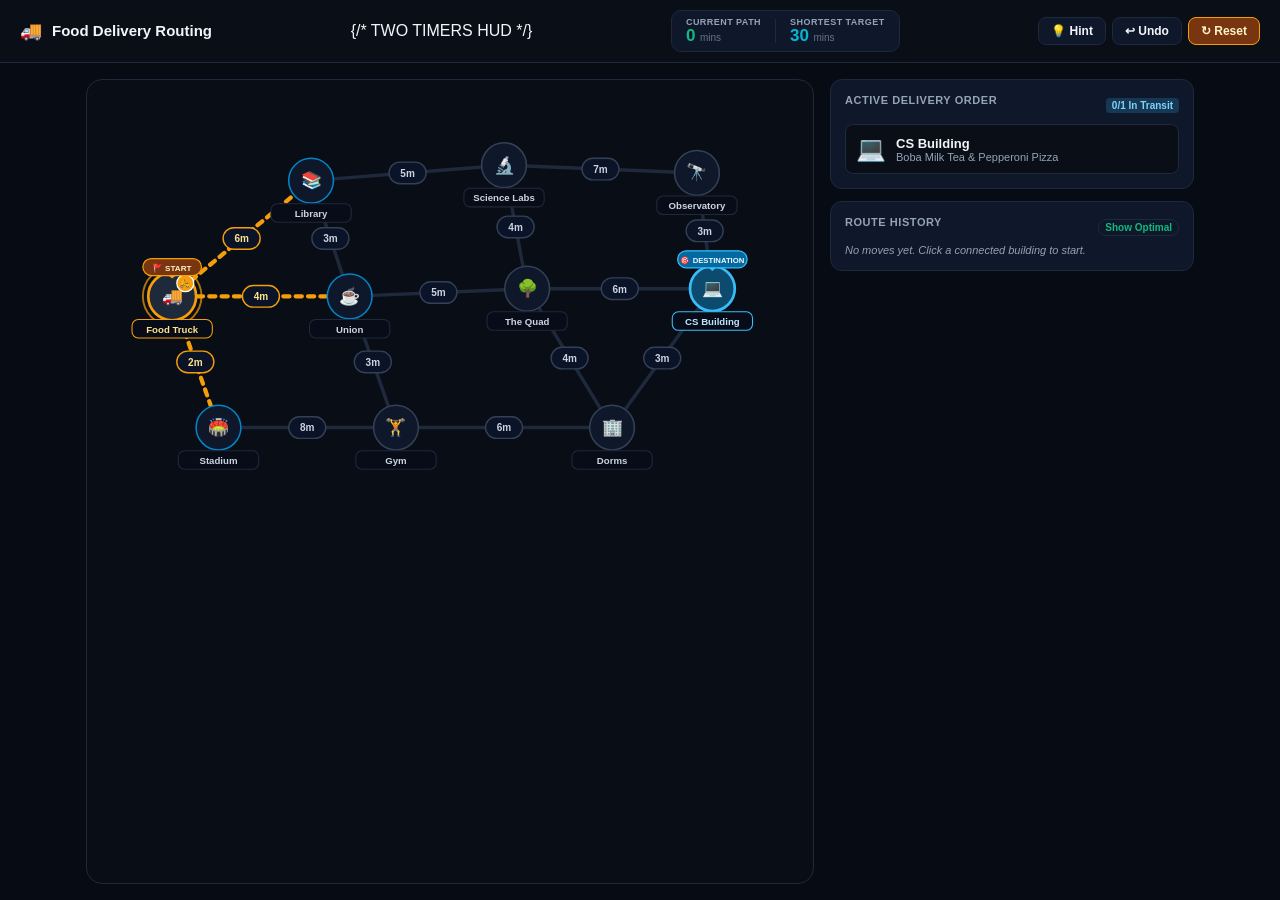
==== standalone.html @ 459ab436 "Initial Commit" ====
<!DOCTYPE html>
<html lang="en">
<head>
  <meta charset="UTF-8">
  <meta name="viewport" content="width=device-width, initial-scale=1.0">
  <title>The Food Delivery Routing Challenge</title>
  <style>
    :root {
      --bg: #070b14;
      --card-bg: #0f172a;
      --card-border: #1e293b;
      --text: #f1f5f9;
      --text-muted: #94a3b8;
      --accent: #f59e0b;
      --cyan: #06b6d4;
      --emerald: #10b981;
      --sky: #38bdf8;
    }

    * {
      box-sizing: border-box;
      margin: 0;
      padding: 0;
      font-family: -apple-system, BlinkMacSystemFont, "Segoe UI", Roboto, Helvetica, Arial, sans-serif;
    }

    body {
      background-color: var(--bg);
      color: var(--text);
      min-height: 100vh;
      display: flex;
      flex-direction: column;
    }

    header {
      background: #090e17;
      border-bottom: 1px solid var(--card-border);
      padding: 10px 20px;
      display: flex;
      align-items: center;
      justify-content: space-between;
      gap: 12px;
      position: sticky;
      top: 0;
      z-index: 100;
    }

    .brand {
      display: flex;
      align-items: center;
      gap: 10px;
    }

    .brand h1 {
      font-size: 15px;
      font-weight: 700;
      line-height: 1.2;
    }

    .timers-hud {
      display: flex;
      align-items: center;
      gap: 14px;
      background: var(--card-bg);
      border: 1px solid var(--card-border);
      padding: 6px 14px;
      border-radius: 10px;
    }

    .timer-block {
      display: flex;
      align-items: center;
      gap: 8px;
    }

    .timer-label {
      font-size: 9px;
      text-transform: uppercase;
      font-weight: 700;
      color: var(--text-muted);
      letter-spacing: 0.05em;
    }

    .timer-val {
      font-size: 17px;
      font-weight: 800;
      font-variant-numeric: tabular-nums;
      line-height: 1;
    }

    .timer-val.current {
      color: var(--emerald);
    }

    .timer-val.target {
      color: var(--cyan);
    }

    .timer-divider {
      width: 1px;
      height: 24px;
      background: var(--card-border);
    }

    .actions {
      display: flex;
      gap: 6px;
    }

    .btn {
      background: var(--card-bg);
      color: var(--text);
      border: 1px solid var(--card-border);
      padding: 6px 12px;
      border-radius: 8px;
      font-size: 12px;
      font-weight: 600;
      cursor: pointer;
      display: flex;
      align-items: center;
      gap: 4px;
      transition: all 0.15s ease;
    }

    .btn:hover {
      background: #1e293b;
      border-color: #334155;
    }

    .btn-accent {
      background: #78350f;
      border-color: var(--accent);
      color: #fef3c7;
    }

    main {
      flex: 1;
      max-width: 1140px;
      width: 100%;
      margin: 0 auto;
      padding: 16px;
      display: grid;
      grid-template-columns: 1fr;
      gap: 16px;
    }

    @media (min-width: 900px) {
      main {
        grid-template-columns: 8fr 4fr;
      }
    }

    .map-box {
      background: #090d16;
      border: 1px solid var(--card-border);
      border-radius: 16px;
      overflow: hidden;
      display: flex;
      flex-direction: column;
    }

    .solution-banner {
      background: rgba(16, 185, 129, 0.18);
      border-bottom: 1px solid rgba(16, 185, 129, 0.4);
      padding: 8px 14px;
      font-size: 11px;
      color: #a7f3d0;
      display: none;
      align-items: center;
      justify-content: space-between;
    }

    .hint-alert {
      background: rgba(245, 158, 11, 0.15);
      border-bottom: 1px solid rgba(245, 158, 11, 0.35);
      padding: 8px 14px;
      font-size: 12px;
      color: #fde68a;
      display: none;
    }

    .map-svg-wrap {
      width: 100%;
      padding: 8px;
      display: flex;
      justify-content: center;
    }

    svg {
      width: 100%;
      height: auto;
      max-height: 480px;
    }

    .edge-base {
      stroke: #1e293b;
      stroke-width: 4.5;
      stroke-linecap: round;
    }

    .edge-traveled {
      stroke: var(--cyan);
      stroke-width: 7;
      stroke-linecap: round;
    }

    .edge-available {
      stroke: var(--accent);
      stroke-width: 5.5;
      stroke-linecap: round;
      stroke-dasharray: 8 8;
      animation: dash 1.4s linear infinite;
    }

    .edge-shortest {
      stroke: var(--emerald);
      stroke-width: 7.5;
      stroke-linecap: round;
    }

    @keyframes dash {
      to { stroke-dashoffset: -24; }
    }

    .node-base-circle {
      transition: r 0.2s cubic-bezier(0.4, 0, 0.2, 1), stroke 0.2s ease, fill 0.2s ease;
      cursor: pointer;
    }

    .node-base-circle:hover {
      r: 33px;
    }

    .dashboard {
      display: flex;
      flex-direction: column;
      gap: 12px;
    }

    .card {
      background: var(--card-bg);
      border: 1px solid var(--card-border);
      border-radius: 12px;
      padding: 14px;
    }

    .card h2 {
      font-size: 11px;
      text-transform: uppercase;
      letter-spacing: 0.05em;
      color: var(--text-muted);
      margin-bottom: 10px;
    }

    .mobile-target-banner {
      display: flex;
      flex-direction: column;
      gap: 6px;
      background: linear-gradient(90deg, #090e17 0%, rgba(12, 74, 110, 0.25) 50%, #090e17 100%);
      border: 1px solid rgba(56, 189, 248, 0.4);
      border-radius: 12px;
      padding: 10px 12px;
      box-shadow: 0 4px 12px rgba(0, 0, 0, 0.25);
    }

    @media (min-width: 900px) {
      .mobile-target-banner {
        display: none !important;
      }
    }

    .history-list {
      display: flex;
      flex-direction: column;
      gap: 6px;
      max-height: 160px;
      overflow-y: auto;
      font-size: 11px;
    }

    .history-row {
      display: flex;
      justify-content: space-between;
      background: #090e17;
      padding: 6px 10px;
      border-radius: 6px;
      border: 1px solid #1e293b;
      font-variant-numeric: tabular-nums;
    }

    .modal-overlay {
      position: fixed;
      inset: 0;
      background: rgba(0, 0, 0, 0.85);
      backdrop-filter: blur(4px);
      display: none;
      align-items: center;
      justify-content: center;
      padding: 16px;
      z-index: 200;
    }

    .modal-box {
      background: var(--card-bg);
      border: 1px solid #334155;
      border-radius: 16px;
      max-width: 480px;
      width: 100%;
      padding: 22px;
      text-align: center;
    }

    .modal-eval {
      padding: 10px;
      border-radius: 8px;
      margin: 10px 0;
      font-size: 13px;
      font-weight: 700;
    }

    .modal-eval.optimal {
      background: rgba(16, 185, 129, 0.2);
      border: 1px solid rgba(16, 185, 129, 0.5);
      color: #a7f3d0;
    }

    .modal-eval.suboptimal {
      background: rgba(245, 158, 11, 0.2);
      border: 1px solid rgba(245, 158, 11, 0.5);
      color: #fde68a;
    }

    select {
      background: #090e17;
      color: #f1f5f9;
      border: 1px solid #334155;
      border-radius: 6px;
      padding: 4px 8px;
      font-size: 12px;
      outline: none;
      cursor: pointer;
    }
  </style>
</head>
<body>

  <header>
    <div class="brand">
      <span style="font-size: 18px;">🚚</span>
      <h1>Food Delivery Routing</h1>
    </div>

    {/* TWO TIMERS HUD */}
    <div class="timers-hud">
      <div class="timer-block">
        <div>
          <div class="timer-label">Current Path</div>
          <div><strong id="display-time" class="timer-val current">0</strong> <span style="font-size: 10px; color: #64748b;">mins</span></div>
        </div>
      </div>

      <div class="timer-divider"></div>

      <div class="timer-block">
        <div>
          <div class="timer-label">Shortest Target</div>
          <div><strong id="display-par" class="timer-val target">26</strong> <span style="font-size: 10px; color: #64748b;">mins</span></div>
        </div>
      </div>
    </div>

    <div class="actions">
      <button class="btn" onclick="toggleHint()">💡 Hint</button>
      <button class="btn" onclick="undoMove()">↩ Undo</button>
      <button class="btn btn-accent" onclick="resetGame()">↻ Reset</button>
    </div>
  </header>

  <main>
    <!-- Mobile Target Destination Banner -->
    <div id="mobile-target-banner" class="mobile-target-banner">
      <div style="display: flex; justify-content: space-between; align-items: center;">
        <span id="mobile-banner-tag" style="font-size: 10px; font-weight: 800; text-transform: uppercase; letter-spacing: 0.05em; color: #38bdf8; display: flex; align-items: center; gap: 4px;">
          🎯 Active Target Destination
        </span>
        <span id="mobile-banner-badge" style="font-size: 10px; font-weight: bold; padding: 2px 7px; border-radius: 9999px; background: rgba(56, 189, 248, 0.2); color: #7dd3fc; border: 1px solid rgba(56, 189, 248, 0.3);">
          0/1 In Transit
        </span>
      </div>
      <div style="background: rgba(9, 14, 23, 0.7); border: 1px solid #1e293b; border-radius: 8px; padding: 8px 10px; display: flex; justify-content: space-between; align-items: center; gap: 8px;">
        <div style="display: flex; align-items: center; gap: 8px; min-width: 0;">
          <span id="mobile-banner-emoji" style="font-size: 22px;">💻</span>
          <div style="min-width: 0;">
            <div id="mobile-banner-name" style="font-weight: bold; font-size: 13px; color: #ffffff; white-space: nowrap; overflow: hidden; text-overflow: ellipsis;">CS Building</div>
            <div id="mobile-banner-desc" style="font-size: 11px; color: #94a3b8; white-space: nowrap; overflow: hidden; text-overflow: ellipsis;">Boba Milk Tea & Pepperoni Pizza</div>
          </div>
        </div>
        <button class="btn" onclick="viewSolution()" style="font-size: 10px; padding: 4px 8px; border-color: rgba(56, 189, 248, 0.4); color: #38bdf8; white-space: nowrap; shrink: 0;">
          Par: <span id="mobile-banner-par">26</span>m
        </button>
      </div>
      <div style="display: flex; justify-content: space-between; align-items: center; font-size: 10px; color: #94a3b8; border-top: 1px solid rgba(30, 41, 59, 0.6); padding-top: 4px; margin-top: 2px;">
        <span id="mobile-banner-leg">Path: <strong style="color: #38bdf8;">1. Deliver to Target</strong> ➔ 2. Food Truck</span>
        <span>At: <strong id="mobile-banner-current" style="color: #f59e0b;">Food Truck</strong></span>
      </div>
    </div>

    <!-- Map Side -->
    <div class="map-box">
      <div id="solution-banner" class="solution-banner">
        <span id="solution-text">🏆 <strong>Optimal Route:</strong></span>
        <button class="btn" style="padding: 2px 8px; font-size: 10px;" onclick="closeSolution()">Close</button>
      </div>

      <div id="hint-banner" class="hint-alert">
        💡 <strong>Hint:</strong> <span id="hint-text">Choose a connected building.</span>
      </div>

      <div class="map-svg-wrap">
        <svg viewBox="0 0 920 530" id="map-svg">
          <!-- Populated by JS -->
        </svg>
      </div>
    </div>

    <!-- Simple Dashboard Side -->
    <div class="dashboard">
      <!-- Active Delivery Order -->
      <div class="card">
        <div style="display: flex; justify-content: space-between; align-items: center; margin-bottom: 8px;">
          <h2>Active Delivery Order</h2>
          <span id="delivery-status-badge" style="font-size: 10px; font-weight: bold; padding: 2px 6px; border-radius: 4px; background: rgba(56, 189, 248, 0.2); color: #7dd3fc;">0/1 In Transit</span>
        </div>
        <div style="background: #090e17; border: 1px solid #1e293b; border-radius: 8px; padding: 10px; display: flex; align-items: center; gap: 10px;">
          <span id="order-emoji" style="font-size: 24px;">💻</span>
          <div>
            <div id="order-name" style="font-weight: bold; font-size: 13px;">CS Building</div>
            <div id="order-desc" style="font-size: 11px; color: #94a3b8;">Boba Milk Tea & Pepperoni Pizza</div>
          </div>
        </div>
      </div>

      <!-- Route Progress -->
      <div class="card">
        <div style="display: flex; justify-content: space-between; align-items: center; margin-bottom: 6px;">
          <h2>Route History</h2>
          <button class="btn" style="padding: 2px 6px; font-size: 10px; color: var(--emerald);" onclick="viewSolution()">Show Optimal</button>
        </div>
        <div id="history-container" class="history-list">
          <div style="color: var(--text-muted); font-style: italic;">No moves yet. Click a connected building to start.</div>
        </div>
      </div>
    </div>
  </main>

  <!-- Win Modal with Two Timers & Shortest Path -->
  <div id="win-modal" class="modal-overlay">
    <div class="modal-box">
      <div style="font-size: 32px; margin-bottom: 6px;">🏁</div>
      <h3 style="font-size: 18px; font-weight: 800; margin-bottom: 8px;">Delivery Complete!</h3>
      <div id="modal-evaluation" class="modal-eval"></div>
      
      <div style="display: flex; justify-content: center; gap: 16px; font-size: 13px; color: var(--text-muted); margin-bottom: 12px;">
        <span>Current Path: <strong id="modal-time" style="color: white;"></strong>m</span>
        <span>Shortest Target: <strong id="modal-target" style="color: var(--cyan);"></strong>m</span>
      </div>

      <div id="modal-path-box" style="background: rgba(16, 185, 129, 0.12); border: 1px solid rgba(16, 185, 129, 0.3); border-radius: 10px; padding: 10px; text-align: left; font-size: 11px; margin-bottom: 14px;">
        <strong id="modal-route-title" style="color: #6ee7b7; display: block; font-size: 11px; margin-bottom: 4px;"></strong>
        <div id="modal-route-steps" style="color: #e2e8f0; line-height: 1.5;"></div>
      </div>

      <div style="display: flex; gap: 8px;">
        <button class="btn btn-accent" style="flex: 1; padding: 8px; justify-content: center;" onclick="resetGame(); closeModal();">
          ↻ Retry This Location
        </button>
        <button class="btn" style="flex: 1; padding: 8px; justify-content: center; background: #064e3b; border-color: #10b981; color: #6ee7b7;" onclick="nextOrder(); closeModal();">
          ✨ Next Delivery Order
        </button>
      </div>
    </div>
  </div>

  <script>
    const NODES = {
      food_truck: { id: 'food_truck', name: 'Food Truck', shortName: 'Food Truck', emoji: '🚚', x: 100, y: 270, desc: 'Kitchen Depot & Finish Hub' },
      library: { id: 'library', name: 'Campus Library', shortName: 'Library', emoji: '📚', x: 280, y: 120, desc: 'Hot Espresso & Butter Croissant' },
      science_center: { id: 'science_center', name: 'Science Labs', shortName: 'Science Labs', emoji: '🔬', x: 530, y: 100, desc: 'Energy Bento & Matcha Latte' },
      observatory: { id: 'observatory', name: 'Observatory', shortName: 'Observatory', emoji: '🔭', x: 780, y: 110, desc: 'Stargazer Hot Cocoa & Bagel' },
      student_union: { id: 'student_union', name: 'Student Union', shortName: 'Union', emoji: '☕', x: 330, y: 270, desc: 'Crispy Wrap & Fresh Lemonade' },
      quad: { id: 'quad', name: 'Central Quad', shortName: 'The Quad', emoji: '🌳', x: 560, y: 260, desc: 'Acai Berry Bowl & Pretzel' },
      cs_building: { id: 'cs_building', name: 'CS Building', shortName: 'CS Building', emoji: '💻', x: 800, y: 260, desc: 'Boba Milk Tea & Pepperoni Pizza' },
      stadium: { id: 'stadium', name: 'Varsity Stadium', shortName: 'Stadium', emoji: '🏟️', x: 160, y: 440, desc: 'Loaded Stadium Nachos & Soda' },
      gym: { id: 'gym', name: 'Recreation Gym', shortName: 'Gym', emoji: '🏋️', x: 390, y: 440, desc: 'Protein Shake & Energy Bar' },
      dorms: { id: 'dorms', name: 'Campus Dorms', shortName: 'Dorms', emoji: '🏢', x: 670, y: 440, desc: 'Midnight Ramen Bowl & Dumplings' }
    };

    const EDGES = [
      { id: 'ft-lib', from: 'food_truck', to: 'library', weight: 6 },
      { id: 'ft-uni', from: 'food_truck', to: 'student_union', weight: 4 },
      { id: 'ft-sta', from: 'food_truck', to: 'stadium', weight: 2 },
      { id: 'lib-sci', from: 'library', to: 'science_center', weight: 5 },
      { id: 'lib-uni', from: 'library', to: 'student_union', weight: 3 },
      { id: 'sci-obs', from: 'science_center', to: 'observatory', weight: 7 },
      { id: 'sci-qua', from: 'science_center', to: 'quad', weight: 4 },
      { id: 'obs-csb', from: 'observatory', to: 'cs_building', weight: 3 },
      { id: 'uni-qua', from: 'student_union', to: 'quad', weight: 5 },
      { id: 'uni-gym', from: 'student_union', to: 'gym', weight: 3 },
      { id: 'qua-csb', from: 'quad', to: 'cs_building', weight: 6 },
      { id: 'qua-dor', from: 'quad', to: 'dorms', weight: 4 },
      { id: 'sta-gym', from: 'stadium', to: 'gym', weight: 8 },
      { id: 'gym-dor', from: 'gym', to: 'dorms', weight: 6 },
      { id: 'dor-csb', from: 'dorms', to: 'cs_building', weight: 3 }
    ];

    const TARGET_OPTIONS = ['cs_building', 'science_center', 'observatory', 'dorms', 'student_union', 'library', 'gym', 'stadium', 'quad'];

    let targetDestination = 'cs_building';
    let currentNode = 'food_truck';
    let totalTime = 0;
    let hasDelivered = false;
    let moveHistory = [];
    let traveledEdges = [];
    let hintVisible = false;
    let showingSolution = false;

    function getEdge(from, to) {
      return EDGES.find(e => (e.from === from && e.to === to) || (e.from === to && e.to === from));
    }

    function dijkstra(start, target) {
      const dist = {};
      const prev = {};
      const unvisited = new Set(Object.keys(NODES));
      Object.keys(NODES).forEach(n => dist[n] = Infinity);
      dist[start] = 0;

      while (unvisited.size > 0) {
        let curr = null;
        let minD = Infinity;
        unvisited.forEach(n => {
          if (dist[n] < minD) { minD = dist[n]; curr = n; }
        });
        if (!curr || minD === Infinity || curr === target) break;
        unvisited.delete(curr);

        EDGES.forEach(e => {
          let neighbor = null;
          if (e.from === curr) neighbor = e.to;
          else if (e.to === curr) neighbor = e.from;
          if (neighbor && unvisited.has(neighbor)) {
            const alt = dist[curr] + e.weight;
            if (alt < dist[neighbor]) {
              dist[neighbor] = alt;
              prev[neighbor] = curr;
            }
          }
        });
      }

      const path = [];
      let step = target;
      while (step) {
        path.unshift(step);
        if (step === start) break;
        step = prev[step];
      }

      const edgeIds = [];
      for (let i = 0; i < path.length - 1; i++) {
        const edge = getEdge(path[i], path[i+1]);
        if (edge) edgeIds.push(edge.id);
      }

      return { path, distance: dist[target], edgeIds };
    }

    function getOptimalRoundTrip(target) {
      const out = dijkstra('food_truck', target);
      const back = dijkstra(target, 'food_truck');
      return {
        totalTime: out.distance + back.distance,
        fullPath: [...out.path, ...back.path.slice(1)],
        allEdgeIds: Array.from(new Set([...out.edgeIds, ...back.edgeIds])),
        out,
        back
      };
    }

    function getValidNeighbors(nodeId) {
      const neighbors = [];
      EDGES.forEach(e => {
        if (e.from === nodeId) neighbors.push({ id: e.to, weight: e.weight, edgeId: e.id });
        else if (e.to === nodeId) neighbors.push({ id: e.from, weight: e.weight, edgeId: e.id });
      });
      return neighbors;
    }

    function renderMap() {
      const svg = document.getElementById('map-svg');
      const validNeighbors = getValidNeighbors(currentNode).map(n => n.id);
      const optimal = getOptimalRoundTrip(targetDestination);

      let html = '<rect width="920" height="530" fill="#090d16" rx="12"/>';

      EDGES.forEach(edge => {
        const from = NODES[edge.from];
        const to = NODES[edge.to];
        const isTraveled = traveledEdges.includes(edge.id);
        const isShortest = showingSolution && optimal.allEdgeIds.includes(edge.id);
        const isAvailable = !showingSolution && ((edge.from === currentNode && validNeighbors.includes(edge.to)) ||
                            (edge.to === currentNode && validNeighbors.includes(edge.from)));

        let edgeClass = 'edge-base';
        if (isShortest) edgeClass = 'edge-shortest';
        else if (isTraveled) edgeClass = 'edge-traveled';
        else if (isAvailable) edgeClass = 'edge-available';

        html += `<line x1="${from.x}" y1="${from.y}" x2="${to.x}" y2="${to.y}" class="${edgeClass}"/>`;

        const midX = (from.x + to.x) / 2;
        const midY = (from.y + to.y) / 2;
        html += `
          <g transform="translate(${midX}, ${midY})">
            <rect x="-24" y="-14" width="48" height="28" rx="14" fill="#0b1329" stroke="${isShortest ? '#10b981' : isTraveled ? '#06b6d4' : isAvailable ? '#f59e0b' : '#334155'}" stroke-width="1.8"/>
            <text x="0" y="5" text-anchor="middle" fill="${isShortest ? '#a7f3d0' : isTraveled ? '#67e8f9' : isAvailable ? '#fde68a' : '#cbd5e1'}" font-size="13" font-weight="800">${edge.weight}m</text>
          </g>
        `;
      });

      Object.values(NODES).forEach(node => {
        const isCurrent = node.id === currentNode;
        const isTarget = node.id === targetDestination;
        const isValid = !showingSolution && validNeighbors.includes(node.id);

        let circleFill = isCurrent ? '#1e293b' : isTarget && hasDelivered ? '#064e3b' : isTarget ? '#0c4a6e' : '#0f172a';
        let circleStroke = isCurrent ? '#f59e0b' : isTarget && hasDelivered ? '#10b981' : isTarget ? '#38bdf8' : isValid ? '#0284c7' : '#334155';

        let startMarkerHtml = '';
        if (node.id === 'food_truck') {
          if (hasDelivered && !isCurrent) {
            startMarkerHtml = `
              <g transform="translate(0, -38)">
                <rect x="-48" y="-11" width="96" height="22" rx="11" fill="#b45309" stroke="#fde047" stroke-width="1.6"/>
                <polygon points="-5,11 5,11 0,15" fill="#fde047"/>
                <text x="0" y="4.5" text-anchor="middle" fill="#fef08a" font-size="10" font-weight="800">🏁 FINISH HERE</text>
              </g>
            `;
          } else {
            startMarkerHtml = `
              <g transform="translate(0, -38)">
                <rect x="-38" y="-11" width="76" height="22" rx="11" fill="#78350f" stroke="#f59e0b" stroke-width="1.6"/>
                <polygon points="-5,11 5,11 0,15" fill="#f59e0b"/>
                <text x="0" y="4.5" text-anchor="middle" fill="#fef3c7" font-size="10.5" font-weight="800">🚩 START</text>
              </g>
            `;
          }
        }

        let targetBadgeHtml = '';
        if (isTarget) {
          if (hasDelivered) {
            targetBadgeHtml = `
              <g transform="translate(0, -38)">
                <rect x="-38" y="-10" width="76" height="20" rx="10" fill="#065f46" stroke="#34d399" stroke-width="1.4"/>
                <text x="0" y="4" text-anchor="middle" fill="#ecfdf5" font-size="9.5" font-weight="800">✓ DELIVERED</text>
              </g>
            `;
          } else {
            targetBadgeHtml = `
              <g transform="translate(0, -38)">
                <rect x="-45" y="-11" width="90" height="22" rx="11" fill="#0369a1" stroke="#38bdf8" stroke-width="1.6"/>
                <polygon points="-5,11 5,11 0,15" fill="#38bdf8"/>
                <text x="0" y="4.5" text-anchor="middle" fill="#f0f9ff" font-size="10" font-weight="800">🎯 DESTINATION</text>
              </g>
            `;
          }
        }

        html += `
          <g transform="translate(${node.x}, ${node.y})" onclick="handleNodeClick('${node.id}')" style="cursor: pointer;">
            <circle cx="0" cy="0" r="46" fill="transparent"/>
            ${isCurrent ? '<circle cx="0" cy="0" r="38" fill="none" stroke="#f59e0b" stroke-width="2.5" opacity="0.7"/>' : ''}
            <circle cx="0" cy="0" r="${isCurrent ? 31 : 29}" fill="${circleFill}" stroke="${circleStroke}" stroke-width="${isCurrent || isTarget ? 3.5 : 2}" class="node-base-circle"/>
            <text x="0" y="7" text-anchor="middle" font-size="22">${node.emoji}</text>
            ${isCurrent ? '<g transform="translate(17, -17)"><circle r="11" fill="#f59e0b" stroke="#ffffff" stroke-width="1.6"/><text x="0" y="4" text-anchor="middle" font-size="10">🛵</text></g>' : ''}
            ${startMarkerHtml}
            ${targetBadgeHtml}
            <g transform="translate(0, 42)">
              <rect x="-52" y="-12" width="104" height="24" rx="8" fill="#070c18" stroke="${isCurrent ? '#f59e0b' : isTarget ? '#38bdf8' : '#1e293b'}" stroke-width="1.4"/>
              <text x="0" y="5" text-anchor="middle" fill="${isCurrent ? '#fde68a' : isTarget ? '#bae6fd' : '#cbd5e1'}" font-size="12.5" font-weight="700">${node.shortName}</text>
            </g>
          </g>
        `;
      });

      svg.innerHTML = html;
    }

    function handleNodeClick(nodeId) {
      if (showingSolution) closeSolution();
      if (nodeId === currentNode) return;

      const validNeighbors = getValidNeighbors(currentNode);
      const move = validNeighbors.find(n => n.id === nodeId);
      if (!move) return;

      totalTime += move.weight;
      traveledEdges.push(move.edgeId);
      const fromNode = currentNode;
      currentNode = nodeId;

      const reachedTarget = nodeId === targetDestination && !hasDelivered;
      if (reachedTarget) hasDelivered = true;

      moveHistory.push({ from: fromNode, to: nodeId, weight: move.weight, delivered: reachedTarget });

      updateUI();

      if (hasDelivered && currentNode === 'food_truck') {
        setTimeout(showWinModal, 250);
      }
    }

    function updateUI() {
      document.getElementById('display-time').innerText = totalTime;
      const optimal = getOptimalRoundTrip(targetDestination);
      document.getElementById('display-par').innerText = optimal.totalTime;

      const badge = document.getElementById('delivery-status-badge');
      if (hasDelivered) {
        badge.innerText = '✓ 1/1 Delivered';
        badge.style.background = 'rgba(16, 185, 129, 0.2)';
        badge.style.color = '#6ee7b7';
      } else {
        badge.innerText = '0/1 In Transit';
        badge.style.background = 'rgba(56, 189, 248, 0.2)';
        badge.style.color = '#7dd3fc';
      }

      // Update mobile target destination banner
      const mEmoji = document.getElementById('mobile-banner-emoji');
      const mName = document.getElementById('mobile-banner-name');
      const mDesc = document.getElementById('mobile-banner-desc');
      const mTag = document.getElementById('mobile-banner-tag');
      const mBadge = document.getElementById('mobile-banner-badge');
      const mLeg = document.getElementById('mobile-banner-leg');
      const mCurrent = document.getElementById('mobile-banner-current');
      const mPar = document.getElementById('mobile-banner-par');

      if (mPar) mPar.innerText = optimal.totalTime;
      if (mCurrent) mCurrent.innerText = NODES[currentNode].shortName;

      if (hasDelivered) {
        if (mEmoji) mEmoji.innerText = '🚚';
        if (mName) mName.innerText = 'Return to Food Truck';
        if (mDesc) mDesc.innerText = 'Order delivered to ' + NODES[targetDestination].name + '! Return to finish.';
        if (mTag) {
          mTag.innerHTML = '✓ Target Reached • Return Leg';
          mTag.style.color = '#34d399';
        }
        if (mBadge) {
          mBadge.innerText = '1/1 Delivered';
          mBadge.style.background = 'rgba(16, 185, 129, 0.2)';
          mBadge.style.color = '#6ee7b7';
          mBadge.style.borderColor = 'rgba(16, 185, 129, 0.4)';
        }
        if (mLeg) {
          mLeg.innerHTML = 'Path: <span style="text-decoration: line-through; color: #64748b;">1. ' + NODES[targetDestination].shortName + '</span> ➔ <strong style="color: #34d399;">2. Food Truck</strong>';
        }
      } else {
        if (mEmoji) mEmoji.innerText = NODES[targetDestination].emoji;
        if (mName) mName.innerText = NODES[targetDestination].name;
        if (mDesc) mDesc.innerText = NODES[targetDestination].desc;
        if (mTag) {
          mTag.innerHTML = '🎯 Active Target Destination';
          mTag.style.color = '#38bdf8';
        }
        if (mBadge) {
          mBadge.innerText = '0/1 In Transit';
          mBadge.style.background = 'rgba(56, 189, 248, 0.2)';
          mBadge.style.color = '#7dd3fc';
          mBadge.style.borderColor = 'rgba(56, 189, 248, 0.3)';
        }
        if (mLeg) {
          mLeg.innerHTML = 'Path: <strong style="color: #38bdf8;">1. ' + NODES[targetDestination].shortName + '</strong> ➔ <span style="color: #64748b;">2. Food Truck</span>';
        }
      }

      const histContainer = document.getElementById('history-container');
      if (moveHistory.length === 0) {
        histContainer.innerHTML = '<div style="color: var(--text-muted); font-style: italic;">No moves yet. Click a connected building to start.</div>';
      } else {
        histContainer.innerHTML = moveHistory.map((m, idx) => `
          <div class="history-row">
            <span>#${idx+1} ${NODES[m.from].shortName} ➔ ${NODES[m.to].shortName} ${m.delivered ? '<strong style="color: #6ee7b7;">(✓ Done)</strong>' : ''}</span>
            <span style="color: var(--accent); font-weight: bold;">+${m.weight}m</span>
          </div>
        `).join('');
      }

      if (hintVisible) {
        const nextHint = hasDelivered ? dijkstra(currentNode, 'food_truck') : dijkstra(currentNode, targetDestination);
        const nextStep = nextHint.path[1] || 'food_truck';
        document.getElementById('hint-text').innerText = hasDelivered
          ? `Order delivered! Return to Food Truck via ${NODES[nextStep].shortName} (Shortest path: ${nextHint.distance}m remaining).`
          : `Optimal route to ${NODES[targetDestination].shortName}: head to ${NODES[nextStep].shortName} (${nextHint.distance}m remaining).`;
      }

      renderMap();
    }

    function toggleHint() {
      hintVisible = !hintVisible;
      document.getElementById('hint-banner').style.display = hintVisible ? 'block' : 'none';
      updateUI();
    }

    function undoMove() {
      if (moveHistory.length === 0) return;
      const last = moveHistory.pop();
      totalTime = Math.max(0, totalTime - last.weight);
      traveledEdges.pop();
      currentNode = last.from;
      if (last.delivered) hasDelivered = false;
      updateUI();
    }

    function resetGame() {
      currentNode = 'food_truck';
      totalTime = 0;
      hasDelivered = false;
      moveHistory = [];
      traveledEdges = [];
      showingSolution = false;
      document.getElementById('solution-banner').style.display = 'none';
      updateUI();
    }

    function changeTarget(nodeId) {
      targetDestination = nodeId;
      const targetNode = NODES[nodeId];
      document.getElementById('order-emoji').innerText = targetNode.emoji;
      document.getElementById('order-name').innerText = targetNode.name;
      document.getElementById('order-desc').innerText = targetNode.desc;
      resetGame();
    }

    function nextOrder() {
      const idx = TARGET_OPTIONS.indexOf(targetDestination);
      const nextIdx = (idx + 1) % TARGET_OPTIONS.length;
      changeTarget(TARGET_OPTIONS[nextIdx]);
    }

    function viewSolution() {
      showingSolution = true;
      const optimal = getOptimalRoundTrip(targetDestination);
      document.getElementById('solution-banner').style.display = 'flex';
      document.getElementById('solution-text').innerHTML = `🏆 <strong>Optimal Route (${optimal.totalTime} mins):</strong> ${optimal.fullPath.map(id => NODES[id].shortName).join(' ➔ ')}`;
      renderMap();
    }

    function closeSolution() {
      showingSolution = false;
      document.getElementById('solution-banner').style.display = 'none';
      renderMap();
    }

    function showWinModal() {
      const optimal = getOptimalRoundTrip(targetDestination);
      const isOpt = totalTime <= optimal.totalTime;

      document.getElementById('modal-time').innerText = totalTime;
      document.getElementById('modal-target').innerText = optimal.totalTime;

      const evalBox = document.getElementById('modal-evaluation');
      evalBox.className = `modal-eval ${isOpt ? 'optimal' : 'suboptimal'}`;
      evalBox.innerText = isOpt
        ? `🏆 Perfect! You achieved the shortest possible path (${optimal.totalTime} mins) to ${NODES[targetDestination].name} and back!`
        : `You finished in ${totalTime} mins! The shortest path was ${optimal.totalTime} mins.`;

      document.getElementById('modal-route-title').innerText = `Optimal Round-Trip Path: ${optimal.totalTime} Mins`;
      document.getElementById('modal-route-steps').innerHTML = `
        Outbound: ${optimal.out.path.map(id => NODES[id].shortName).join(' ➔ ')} (${optimal.out.distance}m)<br>
        Return: ${optimal.back.path.map(id => NODES[id].shortName).join(' ➔ ')} (${optimal.back.distance}m)
      `;

      document.getElementById('win-modal').style.display = 'flex';
    }

    function closeModal() {
      document.getElementById('win-modal').style.display = 'none';
    }

    // Init
    changeTarget('cs_building');
  </script>
</body>
</html>
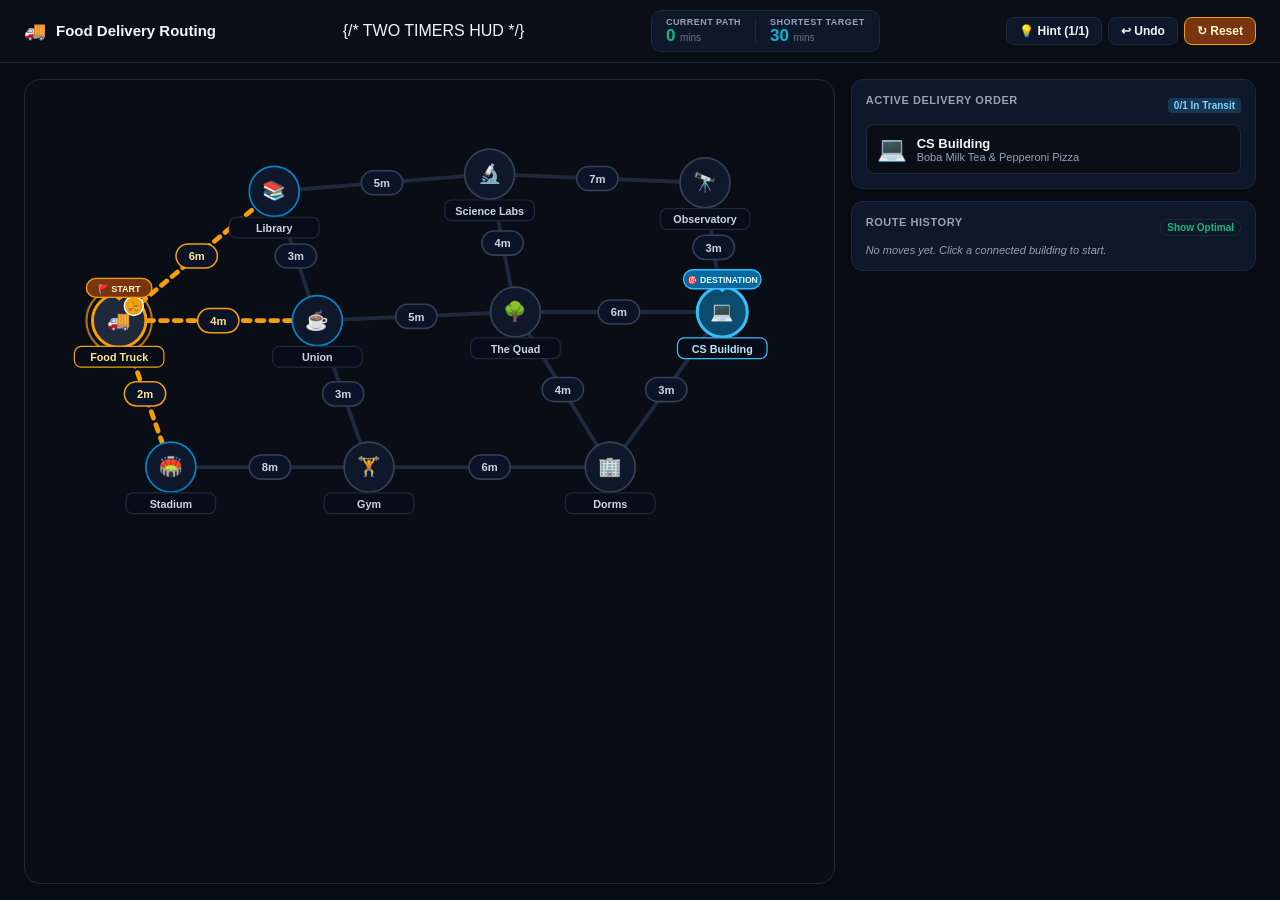
==== commit fd826c55: "Updated Version" ====
--- a/standalone.html
+++ b/standalone.html
@@ -35,7 +35,7 @@
     header {
       background: #090e17;
       border-bottom: 1px solid var(--card-border);
-      padding: 10px 20px;
+      padding: 10px 24px;
       display: flex;
       align-items: center;
       justify-content: space-between;
@@ -135,10 +135,9 @@
 
     main {
       flex: 1;
-      max-width: 1140px;
       width: 100%;
       margin: 0 auto;
-      padding: 16px;
+      padding: 16px 24px;
       display: grid;
       grid-template-columns: 1fr;
       gap: 16px;
@@ -370,7 +369,7 @@
     </div>
 
     <div class="actions">
-      <button class="btn" onclick="toggleHint()">💡 Hint</button>
+      <button id="hint-btn" class="btn" onclick="toggleHint()">💡 Hint (1/1)</button>
       <button class="btn" onclick="undoMove()">↩ Undo</button>
       <button class="btn btn-accent" onclick="resetGame()">↻ Reset</button>
     </div>
@@ -392,7 +391,6 @@
           <span id="mobile-banner-emoji" style="font-size: 22px;">💻</span>
           <div style="min-width: 0;">
             <div id="mobile-banner-name" style="font-weight: bold; font-size: 13px; color: #ffffff; white-space: nowrap; overflow: hidden; text-overflow: ellipsis;">CS Building</div>
-            <div id="mobile-banner-desc" style="font-size: 11px; color: #94a3b8; white-space: nowrap; overflow: hidden; text-overflow: ellipsis;">Boba Milk Tea & Pepperoni Pizza</div>
           </div>
         </div>
         <button class="btn" onclick="viewSolution()" style="font-size: 10px; padding: 4px 8px; border-color: rgba(56, 189, 248, 0.4); color: #38bdf8; white-space: nowrap; shrink: 0;">
@@ -522,6 +520,7 @@
     let moveHistory = [];
     let traveledEdges = [];
     let hintVisible = false;
+    let hintUsed = false;
     let showingSolution = false;
 
     function getEdge(from, to) {
@@ -715,6 +714,19 @@
 
       moveHistory.push({ from: fromNode, to: nodeId, weight: move.weight, delivered: reachedTarget });
 
+      // Automatically disable hint after clicking a node
+      if (hintVisible) {
+        hintVisible = false;
+        document.getElementById('hint-banner').style.display = 'none';
+        const hintBtn = document.getElementById('hint-btn');
+        if (hintBtn) {
+          hintBtn.innerText = hintUsed ? '💡 Hint (0/1)' : '💡 Hint (1/1)';
+          hintBtn.disabled = hintUsed;
+          hintBtn.style.opacity = hintUsed ? '0.5' : '1';
+          hintBtn.style.cursor = hintUsed ? 'not-allowed' : 'pointer';
+        }
+      }
+
       updateUI();
 
       if (hasDelivered && currentNode === 'food_truck') {
@@ -811,8 +823,20 @@
     }
 
     function toggleHint() {
-      hintVisible = !hintVisible;
+      if (hintVisible) {
+        hintVisible = false;
+      } else if (!hintUsed) {
+        hintVisible = true;
+        hintUsed = true;
+      }
       document.getElementById('hint-banner').style.display = hintVisible ? 'block' : 'none';
+      const hintBtn = document.getElementById('hint-btn');
+      if (hintBtn) {
+        hintBtn.innerText = hintVisible ? '💡 Hide Hint' : (hintUsed ? '💡 Hint (0/1)' : '💡 Hint (1/1)');
+        hintBtn.disabled = hintUsed && !hintVisible;
+        hintBtn.style.opacity = (hintUsed && !hintVisible) ? '0.5' : '1';
+        hintBtn.style.cursor = (hintUsed && !hintVisible) ? 'not-allowed' : 'pointer';
+      }
       updateUI();
     }
 
@@ -833,6 +857,16 @@
       moveHistory = [];
       traveledEdges = [];
       showingSolution = false;
+      hintVisible = false;
+      hintUsed = false;
+      document.getElementById('hint-banner').style.display = 'none';
+      const hintBtn = document.getElementById('hint-btn');
+      if (hintBtn) {
+        hintBtn.innerText = '💡 Hint (1/1)';
+        hintBtn.disabled = false;
+        hintBtn.style.opacity = '1';
+        hintBtn.style.cursor = 'pointer';
+      }
       document.getElementById('solution-banner').style.display = 'none';
       updateUI();
     }
@@ -892,6 +926,106 @@
       document.getElementById('win-modal').style.display = 'none';
     }
 
+    // Standalone touch pinch-to-zoom & pan
+    (function initTouchPinchZoom() {
+      const wrap = document.querySelector('.map-svg-wrap');
+      const svg = document.getElementById('map-svg');
+      if (!wrap || !svg) return;
+
+      wrap.style.touchAction = 'none';
+
+      let zoom = 1;
+      let panX = 0;
+      let panY = 0;
+      let isPinching = false;
+      let isDragging = false;
+      let startDist = 0;
+      let startZoom = 1;
+      let startTouch = { x: 0, y: 0 };
+      let startPan = { x: 0, y: 0 };
+      let focalPoint = { x: 460, y: 265 };
+
+      function updateViewBox() {
+        const w = 920 / zoom;
+        const h = 530 / zoom;
+        let vx = (920 - w) / 2 + panX;
+        let vy = (530 - h) / 2 + panY;
+        vx = Math.max(-80, Math.min(920 - w + 80, vx));
+        vy = Math.max(-60, Math.min(530 - h + 60, vy));
+        svg.setAttribute('viewBox', `${vx} ${vy} ${w} ${h}`);
+      }
+
+      wrap.addEventListener('touchstart', (e) => {
+        if (e.touches.length === 2) {
+          if (e.cancelable) e.preventDefault();
+          isPinching = true;
+          isDragging = false;
+          const t0 = e.touches[0];
+          const t1 = e.touches[1];
+          startDist = Math.hypot(t0.clientX - t1.clientX, t0.clientY - t1.clientY) || 1;
+          startZoom = zoom;
+          const rect = wrap.getBoundingClientRect();
+          const midX = (t0.clientX + t1.clientX) / 2;
+          const midY = (t0.clientY + t1.clientY) / 2;
+          const relX = rect.width ? (midX - rect.left) / rect.width : 0.5;
+          const relY = rect.height ? (midY - rect.top) / rect.height : 0.5;
+          const curW = 920 / zoom;
+          const curH = 530 / zoom;
+          focalPoint = {
+            x: (920 - curW) / 2 + panX + relX * curW,
+            y: (530 - curH) / 2 + panY + relY * curH
+          };
+        } else if (e.touches.length === 1) {
+          isPinching = false;
+          startTouch = { x: e.touches[0].clientX, y: e.touches[0].clientY };
+          startPan = { x: panX, y: panY };
+          if (zoom > 1) isDragging = true;
+        }
+      }, { passive: false });
+
+      wrap.addEventListener('touchmove', (e) => {
+        if (e.touches.length === 2 && isPinching) {
+          if (e.cancelable) e.preventDefault();
+          const dist = Math.hypot(e.touches[0].clientX - e.touches[1].clientX, e.touches[0].clientY - e.touches[1].clientY);
+          const scale = dist / startDist;
+          zoom = Math.min(2.8, Math.max(1, startZoom * scale));
+          const rect = wrap.getBoundingClientRect();
+          const midX = (e.touches[0].clientX + e.touches[1].clientX) / 2;
+          const midY = (e.touches[0].clientY + e.touches[1].clientY) / 2;
+          const relX = rect.width ? (midX - rect.left) / rect.width : 0.5;
+          const relY = rect.height ? (midY - rect.top) / rect.height : 0.5;
+          const newW = 920 / zoom;
+          const newH = 530 / zoom;
+          panX = (focalPoint.x - relX * newW) - (920 - newW) / 2;
+          panY = (focalPoint.y - relY * newH) - (530 - newH) / 2;
+          if (zoom <= 1.02) { zoom = 1; panX = 0; panY = 0; }
+          updateViewBox();
+        } else if (e.touches.length === 1 && isDragging && zoom > 1) {
+          const dx = e.touches[0].clientX - startTouch.x;
+          const dy = e.touches[0].clientY - startTouch.y;
+          if (Math.hypot(dx, dy) > 6) {
+            if (e.cancelable) e.preventDefault();
+            const rect = wrap.getBoundingClientRect();
+            panX = startPan.x - dx * (920 / zoom / rect.width);
+            panY = startPan.y - dy * (530 / zoom / rect.height);
+            updateViewBox();
+          }
+        }
+      }, { passive: false });
+
+      wrap.addEventListener('touchend', (e) => {
+        if (e.touches.length === 1) {
+          isPinching = false;
+          startTouch = { x: e.touches[0].clientX, y: e.touches[0].clientY };
+          startPan = { x: panX, y: panY };
+          if (zoom > 1) isDragging = true;
+        } else if (e.touches.length === 0) {
+          isPinching = false;
+          isDragging = false;
+        }
+      });
+    })();
+
     // Init
     changeTarget('cs_building');
   </script>
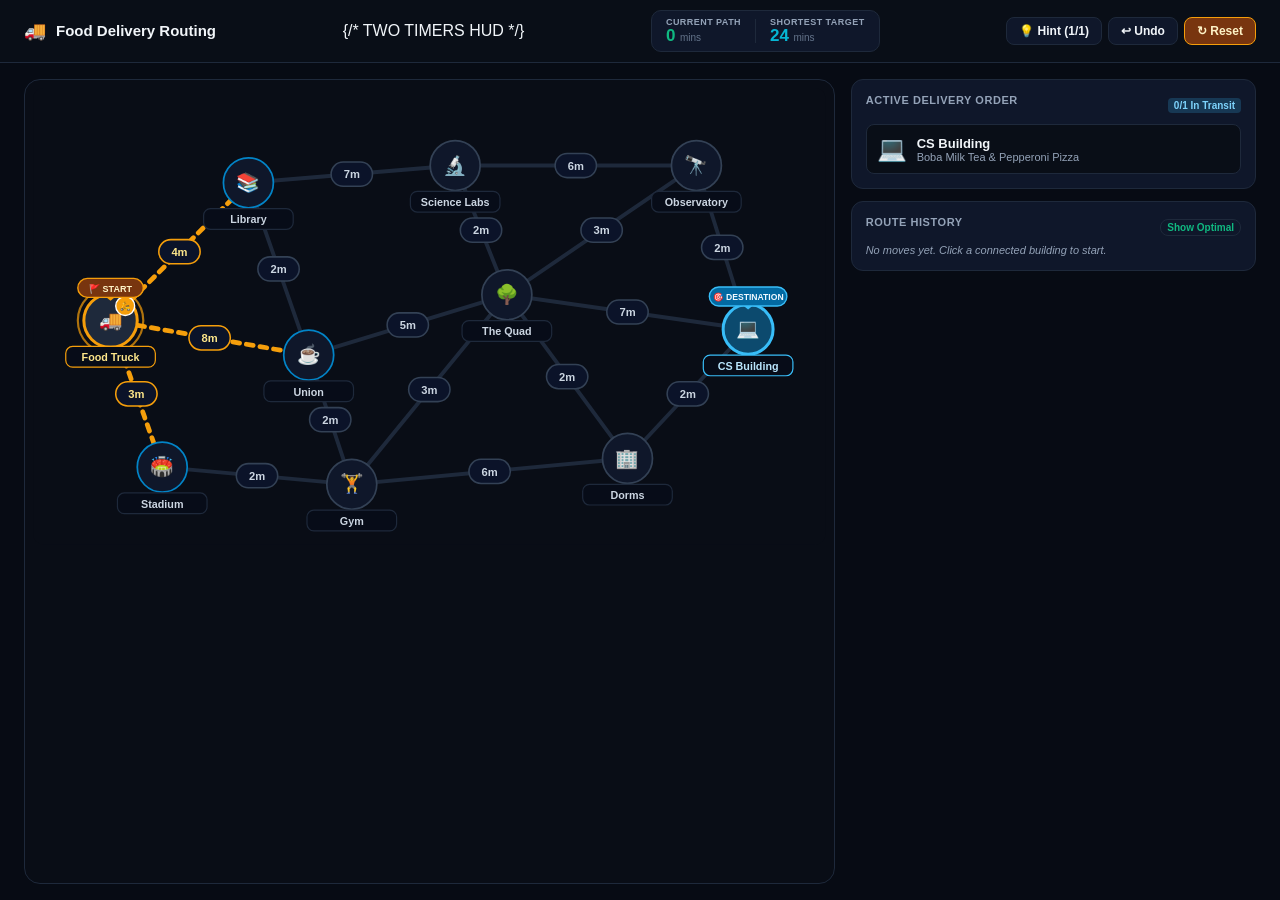
==== commit efc688e9: "Updated Version" ====
--- a/standalone.html
+++ b/standalone.html
@@ -481,34 +481,43 @@
 
   <script>
     const NODES = {
-      food_truck: { id: 'food_truck', name: 'Food Truck', shortName: 'Food Truck', emoji: '🚚', x: 100, y: 270, desc: 'Kitchen Depot & Finish Hub' },
-      library: { id: 'library', name: 'Campus Library', shortName: 'Library', emoji: '📚', x: 280, y: 120, desc: 'Hot Espresso & Butter Croissant' },
-      science_center: { id: 'science_center', name: 'Science Labs', shortName: 'Science Labs', emoji: '🔬', x: 530, y: 100, desc: 'Energy Bento & Matcha Latte' },
-      observatory: { id: 'observatory', name: 'Observatory', shortName: 'Observatory', emoji: '🔭', x: 780, y: 110, desc: 'Stargazer Hot Cocoa & Bagel' },
-      student_union: { id: 'student_union', name: 'Student Union', shortName: 'Union', emoji: '☕', x: 330, y: 270, desc: 'Crispy Wrap & Fresh Lemonade' },
-      quad: { id: 'quad', name: 'Central Quad', shortName: 'The Quad', emoji: '🌳', x: 560, y: 260, desc: 'Acai Berry Bowl & Pretzel' },
-      cs_building: { id: 'cs_building', name: 'CS Building', shortName: 'CS Building', emoji: '💻', x: 800, y: 260, desc: 'Boba Milk Tea & Pepperoni Pizza' },
-      stadium: { id: 'stadium', name: 'Varsity Stadium', shortName: 'Stadium', emoji: '🏟️', x: 160, y: 440, desc: 'Loaded Stadium Nachos & Soda' },
-      gym: { id: 'gym', name: 'Recreation Gym', shortName: 'Gym', emoji: '🏋️', x: 390, y: 440, desc: 'Protein Shake & Energy Bar' },
-      dorms: { id: 'dorms', name: 'Campus Dorms', shortName: 'Dorms', emoji: '🏢', x: 670, y: 440, desc: 'Midnight Ramen Bowl & Dumplings' }
+      food_truck: { id: 'food_truck', name: 'Food Truck', shortName: 'Food Truck', emoji: '🚚', x: 90, y: 270, desc: 'Kitchen Depot & Finish Hub' },
+      library: { id: 'library', name: 'Campus Library', shortName: 'Library', emoji: '📚', x: 250, y: 110, desc: 'Hot Espresso & Butter Croissant' },
+      science_center: { id: 'science_center', name: 'Science Labs', shortName: 'Science Labs', emoji: '🔬', x: 490, y: 90, desc: 'Energy Bento & Matcha Latte' },
+      observatory: { id: 'observatory', name: 'Observatory', shortName: 'Observatory', emoji: '🔭', x: 770, y: 90, desc: 'Stargazer Hot Cocoa & Bagel' },
+      student_union: { id: 'student_union', name: 'Student Union', shortName: 'Union', emoji: '☕', x: 320, y: 310, desc: 'Crispy Wrap & Fresh Lemonade' },
+      quad: { id: 'quad', name: 'Central Quad', shortName: 'The Quad', emoji: '🌳', x: 550, y: 240, desc: 'Acai Berry Bowl & Pretzel' },
+      cs_building: { id: 'cs_building', name: 'CS Building', shortName: 'CS Building', emoji: '💻', x: 830, y: 280, desc: 'Boba Milk Tea & Pepperoni Pizza' },
+      stadium: { id: 'stadium', name: 'Varsity Stadium', shortName: 'Stadium', emoji: '🏟️', x: 150, y: 440, desc: 'Loaded Stadium Nachos & Soda' },
+      gym: { id: 'gym', name: 'Recreation Gym', shortName: 'Gym', emoji: '🏋️', x: 370, y: 460, desc: 'Protein Shake & Energy Bar' },
+      dorms: { id: 'dorms', name: 'Campus Dorms', shortName: 'Dorms', emoji: '🏢', x: 690, y: 430, desc: 'Midnight Ramen Bowl & Dumplings' }
     };
 
     const EDGES = [
-      { id: 'ft-lib', from: 'food_truck', to: 'library', weight: 6 },
-      { id: 'ft-uni', from: 'food_truck', to: 'student_union', weight: 4 },
-      { id: 'ft-sta', from: 'food_truck', to: 'stadium', weight: 2 },
-      { id: 'lib-sci', from: 'library', to: 'science_center', weight: 5 },
-      { id: 'lib-uni', from: 'library', to: 'student_union', weight: 3 },
-      { id: 'sci-obs', from: 'science_center', to: 'observatory', weight: 7 },
-      { id: 'sci-qua', from: 'science_center', to: 'quad', weight: 4 },
-      { id: 'obs-csb', from: 'observatory', to: 'cs_building', weight: 3 },
+      // West Depot Hub
+      { id: 'ft-sta', from: 'food_truck', to: 'stadium', weight: 3 },
+      { id: 'ft-lib', from: 'food_truck', to: 'library', weight: 4 },
+      { id: 'ft-uni', from: 'food_truck', to: 'student_union', weight: 8 },
+
+      // North Sector
+      { id: 'lib-uni', from: 'library', to: 'student_union', weight: 2 },
+      { id: 'lib-sci', from: 'library', to: 'science_center', weight: 7 },
+      { id: 'sci-qua', from: 'science_center', to: 'quad', weight: 2 },
+      { id: 'sci-obs', from: 'science_center', to: 'observatory', weight: 6 },
+
+      // Central Sector & Quad
       { id: 'uni-qua', from: 'student_union', to: 'quad', weight: 5 },
-      { id: 'uni-gym', from: 'student_union', to: 'gym', weight: 3 },
-      { id: 'qua-csb', from: 'quad', to: 'cs_building', weight: 6 },
-      { id: 'qua-dor', from: 'quad', to: 'dorms', weight: 4 },
-      { id: 'sta-gym', from: 'stadium', to: 'gym', weight: 8 },
+      { id: 'uni-gym', from: 'student_union', to: 'gym', weight: 2 },
+      { id: 'qua-csb', from: 'quad', to: 'cs_building', weight: 7 },
+      { id: 'qua-dor', from: 'quad', to: 'dorms', weight: 2 },
+      { id: 'qua-obs', from: 'quad', to: 'observatory', weight: 3 },
+      { id: 'gym-qua', from: 'gym', to: 'quad', weight: 3 },
+
+      // South Sector
+      { id: 'sta-gym', from: 'stadium', to: 'gym', weight: 2 },
       { id: 'gym-dor', from: 'gym', to: 'dorms', weight: 6 },
-      { id: 'dor-csb', from: 'dorms', to: 'cs_building', weight: 3 }
+      { id: 'dor-csb', from: 'dorms', to: 'cs_building', weight: 2 },
+      { id: 'obs-csb', from: 'observatory', to: 'cs_building', weight: 2 }
     ];
 
     const TARGET_OPTIONS = ['cs_building', 'science_center', 'observatory', 'dorms', 'student_union', 'library', 'gym', 'stadium', 'quad'];
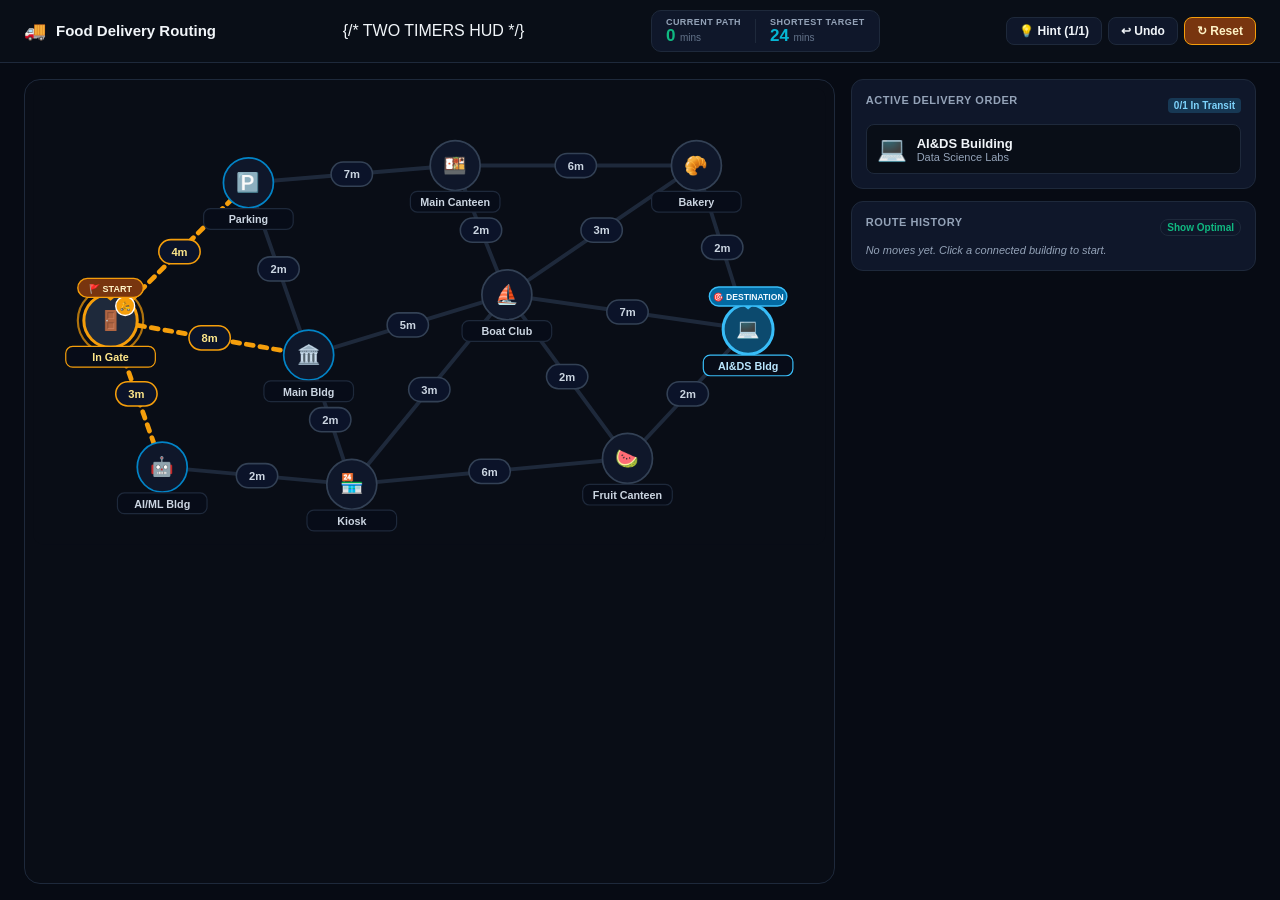
==== commit f50240ea: "Updated Version with updated UI" ====
--- a/standalone.html
+++ b/standalone.html
@@ -481,16 +481,16 @@
 
   <script>
     const NODES = {
-      food_truck: { id: 'food_truck', name: 'Food Truck', shortName: 'Food Truck', emoji: '🚚', x: 90, y: 270, desc: 'Kitchen Depot & Finish Hub' },
-      library: { id: 'library', name: 'Campus Library', shortName: 'Library', emoji: '📚', x: 250, y: 110, desc: 'Hot Espresso & Butter Croissant' },
-      science_center: { id: 'science_center', name: 'Science Labs', shortName: 'Science Labs', emoji: '🔬', x: 490, y: 90, desc: 'Energy Bento & Matcha Latte' },
-      observatory: { id: 'observatory', name: 'Observatory', shortName: 'Observatory', emoji: '🔭', x: 770, y: 90, desc: 'Stargazer Hot Cocoa & Bagel' },
-      student_union: { id: 'student_union', name: 'Student Union', shortName: 'Union', emoji: '☕', x: 320, y: 310, desc: 'Crispy Wrap & Fresh Lemonade' },
-      quad: { id: 'quad', name: 'Central Quad', shortName: 'The Quad', emoji: '🌳', x: 550, y: 240, desc: 'Acai Berry Bowl & Pretzel' },
-      cs_building: { id: 'cs_building', name: 'CS Building', shortName: 'CS Building', emoji: '💻', x: 830, y: 280, desc: 'Boba Milk Tea & Pepperoni Pizza' },
-      stadium: { id: 'stadium', name: 'Varsity Stadium', shortName: 'Stadium', emoji: '🏟️', x: 150, y: 440, desc: 'Loaded Stadium Nachos & Soda' },
-      gym: { id: 'gym', name: 'Recreation Gym', shortName: 'Gym', emoji: '🏋️', x: 370, y: 460, desc: 'Protein Shake & Energy Bar' },
-      dorms: { id: 'dorms', name: 'Campus Dorms', shortName: 'Dorms', emoji: '🏢', x: 690, y: 430, desc: 'Midnight Ramen Bowl & Dumplings' }
+      food_truck: { id: 'food_truck', name: 'In Gate', shortName: 'In Gate', emoji: '🚪', x: 90, y: 270, desc: 'Campus Main Entrance' },
+      library: { id: 'library', name: 'Parking', shortName: 'Parking', emoji: '🅿️', x: 250, y: 110, desc: 'North Vehicle Parking' },
+      science_center: { id: 'science_center', name: 'Main Canteen', shortName: 'Main Canteen', emoji: '🍱', x: 490, y: 90, desc: 'Campus Food Hall' },
+      observatory: { id: 'observatory', name: 'Bakery', shortName: 'Bakery', emoji: '🥐', x: 770, y: 90, desc: 'Campus Patisserie & Oven' },
+      student_union: { id: 'student_union', name: 'Main Building', shortName: 'Main Bldg', emoji: '🏛️', x: 320, y: 310, desc: 'Academic Headquarters' },
+      quad: { id: 'quad', name: 'Boat Club', shortName: 'Boat Club', emoji: '⛵', x: 550, y: 240, desc: 'Waterside Rowing Club' },
+      cs_building: { id: 'cs_building', name: 'AI&DS Building', shortName: 'AI&DS Bldg', emoji: '💻', x: 830, y: 280, desc: 'Data Science Labs' },
+      stadium: { id: 'stadium', name: 'AI/ML Building', shortName: 'AI/ML Bldg', emoji: '🤖', x: 150, y: 440, desc: 'Machine Learning Wing' },
+      gym: { id: 'gym', name: 'Kiosk', shortName: 'Kiosk', emoji: '🏪', x: 370, y: 460, desc: 'Central Refreshment Kiosk' },
+      dorms: { id: 'dorms', name: 'Fruit Canteen', shortName: 'Fruit Canteen', emoji: '🍉', x: 690, y: 430, desc: 'Organic Fruit Station' }
     };
 
     const EDGES = [
